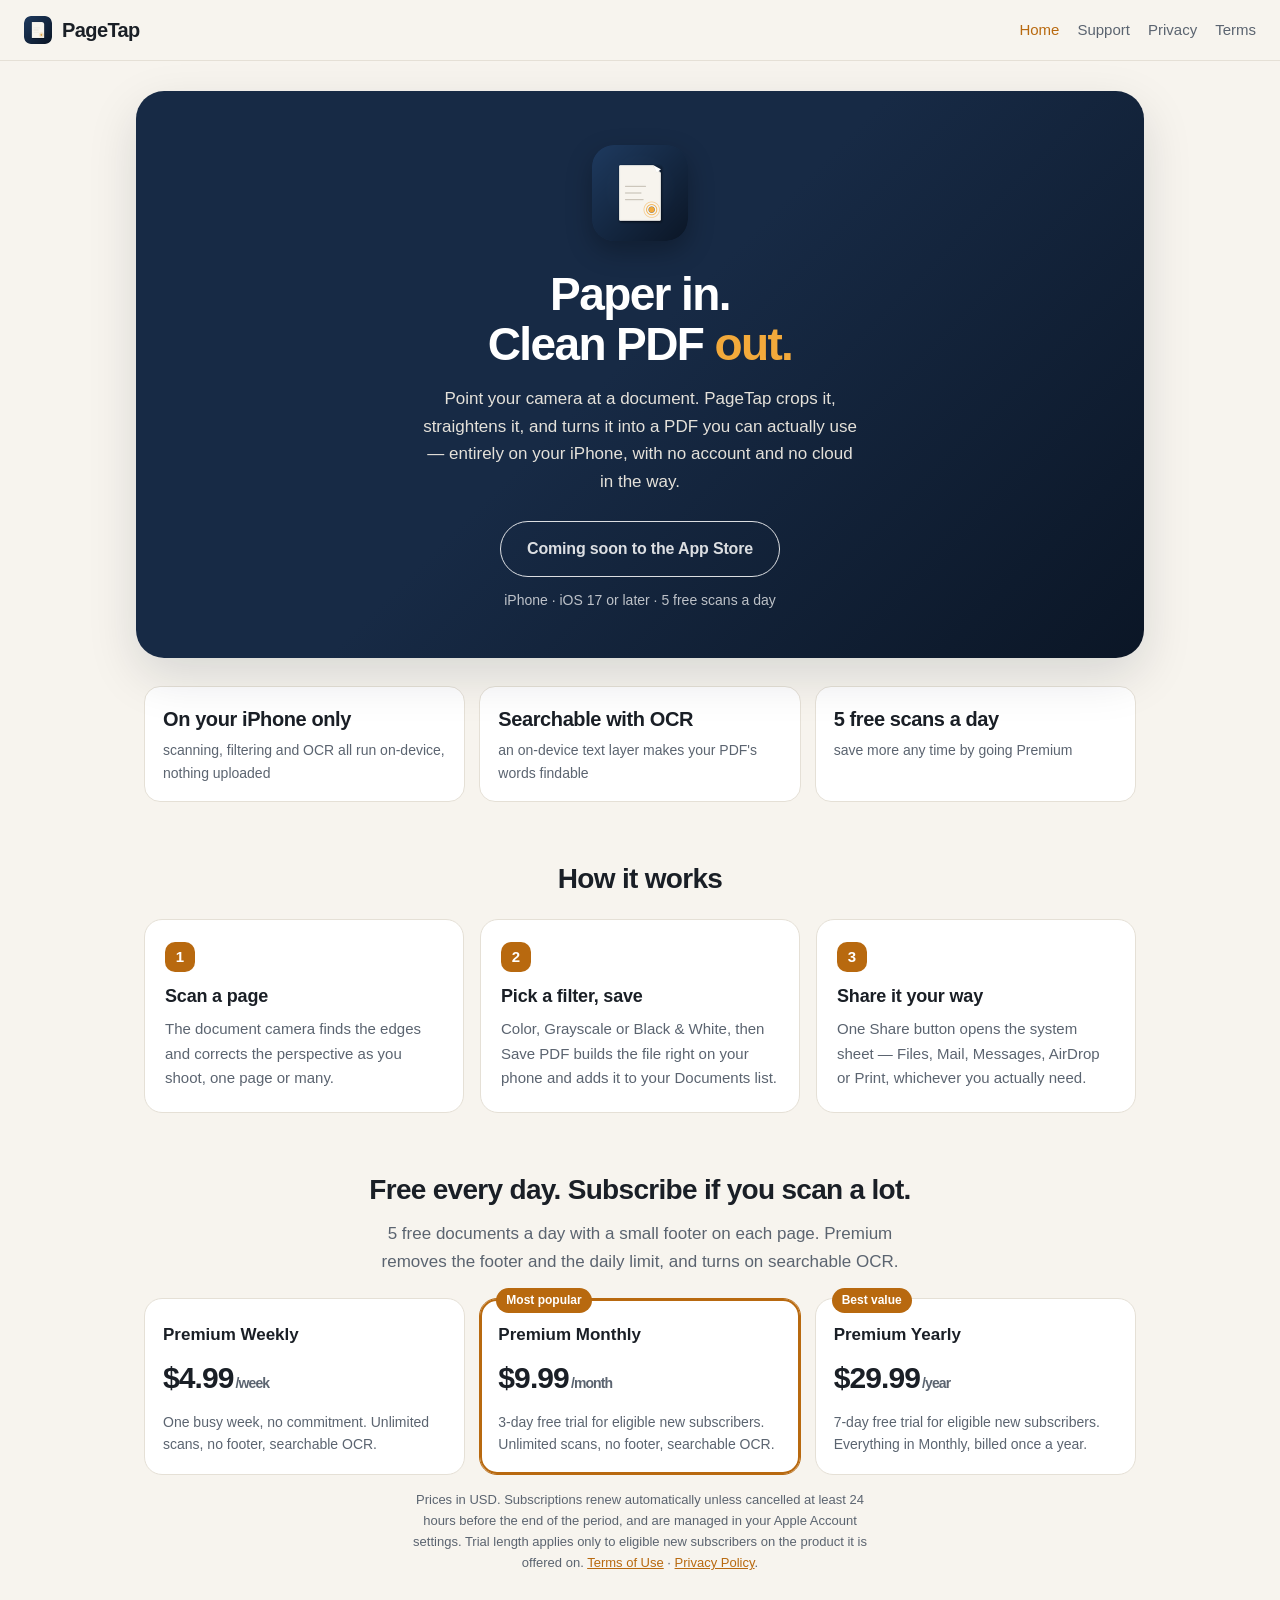
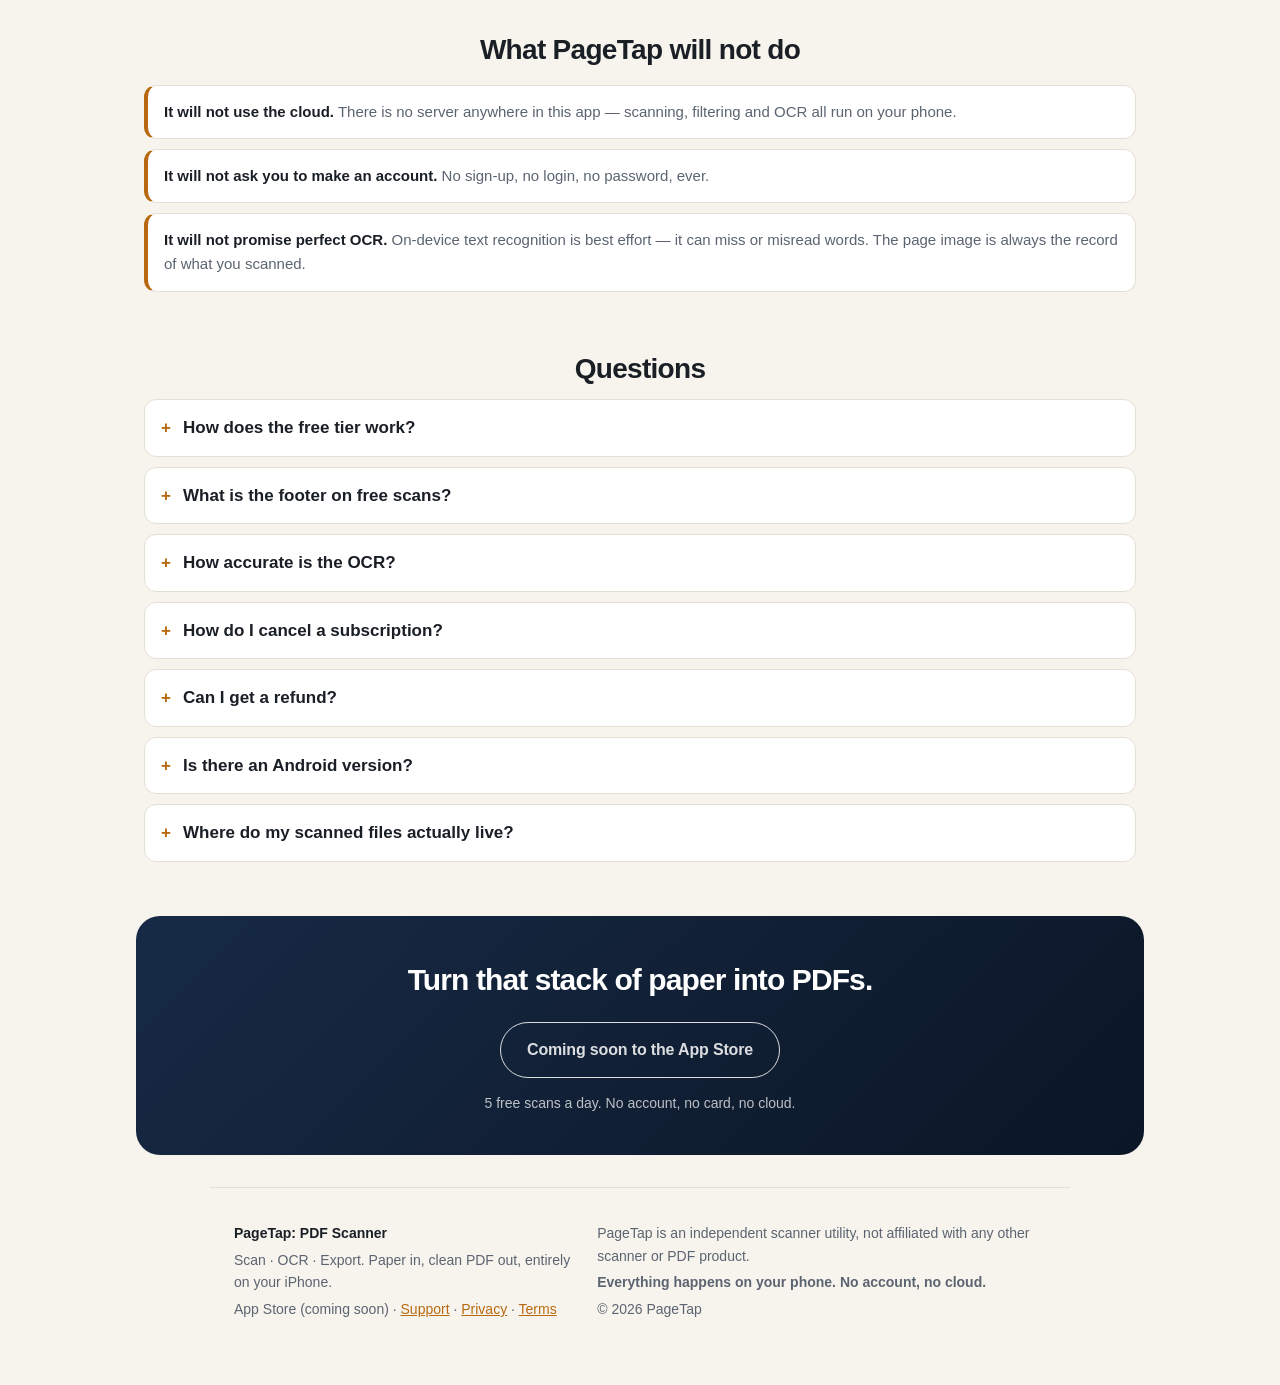
==== index.html @ 278bd815 "PageTap site: privacy, terms, support, landing Co-Authored-By: Claude Fable 5.1 <noreply@anthropic.c" ====
<!DOCTYPE html>
<html lang="en">
<head>
<meta charset="utf-8">
<meta name="viewport" content="width=device-width, initial-scale=1">
<title>PageTap: PDF Scanner · PageTap</title>
<meta name="description" content="PageTap scans paper documents into clean PDFs with on-device filters and optional OCR — entirely on your iPhone, no account, no cloud, no server.">
<link rel="canonical" href="https://www.pagetapapp.com/">
<link rel="stylesheet" href="style.css">
<link rel="icon" href="img/icon.png">
<link rel="apple-touch-icon" href="img/apple-touch-icon.png">
<meta name="color-scheme" content="light dark">
<meta name="theme-color" content="#172A45">
<meta property="og:type" content="website">
<meta property="og:site_name" content="PageTap">
<meta property="og:title" content="PageTap: PDF Scanner · PageTap">
<meta property="og:description" content="PageTap scans paper documents into clean PDFs with on-device filters and optional OCR — entirely on your iPhone, no account, no cloud, no server.">
<meta property="og:url" content="https://www.pagetapapp.com/">
<meta property="og:image" content="https://www.pagetapapp.com/img/og.png">
<meta name="twitter:card" content="summary_large_image">
</head>
<body>
<header class="bar">
  <a class="wordmark" href="index.html"><img src="img/icon.png" alt="" width="28" height="28">PageTap</a>
  <nav><a href="index.html" aria-current="page">Home</a><a href="support.html">Support</a><a href="privacy.html">Privacy</a><a href="terms.html">Terms</a></nav>
</header>
<main class="wide">

<section class="hero">
  <img class="appicon" src="img/icon.png" alt="PageTap app icon" width="96" height="96">
  <h1>Paper in.<br>Clean PDF <em>out.</em></h1>
  <p class="lede">Point your camera at a document. PageTap crops it,
  straightens it, and turns it into a PDF you can actually use — entirely on
  your iPhone, with no account and no cloud in the way.</p>
  <p class="cta">
    <span class="btn btn-soon" aria-disabled="true">Coming soon to the App Store</span>
    <span class="cta-note">iPhone · iOS 17 or later · 5 free scans a day</span>
  </p>
</section>

<section class="proof">
  <div class="stat"><strong>On your iPhone only</strong><span>scanning, filtering and OCR all run on-device, nothing uploaded</span></div>
  <div class="stat"><strong>Searchable with OCR</strong><span>an on-device text layer makes your PDF's words findable</span></div>
  <div class="stat"><strong>5 free scans a day</strong><span>save more any time by going Premium</span></div>
</section>



<section class="steps" id="how">
  <h2 class="section-title">How it works</h2>
  <div class="stepgrid">
    <div>
      <span class="num">1</span>
      <h3>Scan a page</h3>
      <p>The document camera finds the edges and corrects the perspective as
      you shoot, one page or many.</p>
    </div>
    <div>
      <span class="num">2</span>
      <h3>Pick a filter, save</h3>
      <p>Color, Grayscale or Black & White, then Save PDF builds the file
      right on your phone and adds it to your Documents list.</p>
    </div>
    <div>
      <span class="num">3</span>
      <h3>Share it your way</h3>
      <p>One Share button opens the system sheet — Files, Mail, Messages,
      AirDrop or Print, whichever you actually need.</p>
    </div>
  </div>
</section>

<section class="pricing" id="pricing">
  <h2 class="section-title">Free every day. Subscribe if you scan a lot.</h2>
  <p class="section-lede">5 free documents a day with a small footer on each
  page. Premium removes the footer and the daily limit, and turns on
  searchable OCR.</p>
  <div class="plans">
    <div class="plan">
      <h3>Premium Weekly</h3>
      <p class="price">$4.99<span>/week</span></p>
      <p>One busy week, no commitment. Unlimited scans, no footer,
      searchable OCR.</p>
    </div>
    <div class="plan featured">
      <p class="tag">Most popular</p>
      <h3>Premium Monthly</h3>
      <p class="price">$9.99<span>/month</span></p>
      <p>3-day free trial for eligible new subscribers. Unlimited scans, no
      footer, searchable OCR.</p>
    </div>
    <div class="plan">
      <p class="tag">Best value</p>
      <h3>Premium Yearly</h3>
      <p class="price">$29.99<span>/year</span></p>
      <p>7-day free trial for eligible new subscribers. Everything in
      Monthly, billed once a year.</p>
    </div>
  </div>
  <p class="fineprint">Prices in USD. Subscriptions renew automatically
  unless cancelled at least 24 hours before the end of the period, and are
  managed in your Apple Account settings. Trial length applies only to
  eligible new subscribers on the product it is offered on.
  <a href="terms.html">Terms of Use</a> &middot;
  <a href="privacy.html">Privacy Policy</a>.</p>
</section>

<section class="honest">
  <h2 class="section-title">What PageTap will not do</h2>
  <ul>
    <li><strong>It will not use the cloud.</strong> There is no server
    anywhere in this app — scanning, filtering and OCR all run on your
    phone.</li>
    <li><strong>It will not ask you to make an account.</strong> No sign-up,
    no login, no password, ever.</li>
    <li><strong>It will not promise perfect OCR.</strong> On-device text
    recognition is best effort — it can miss or misread words. The page
    image is always the record of what you scanned.</li>
  </ul>
</section>

<section class="faq" id="faq">
  <h2 class="section-title">Questions</h2>
  <details>
    <summary>How does the free tier work?</summary>
    <p>5 documents per calendar day, saved with a small "Scanned with
    PageTap" footer on each page, and your last 5 documents kept in the
    Documents list. No card is needed and nothing is charged unless you
    subscribe.</p>
  </details>
  <details>
    <summary>What is the footer on free scans?</summary>
    <p>A small "Scanned with PageTap" line printed in the corner of each
    page on a free-tier document. It never covers your content, and Premium
    removes it entirely.</p>
  </details>
  <details>
    <summary>How accurate is the OCR?</summary>
    <p>Best effort. On-device text recognition can miss or misread words,
    especially on handwriting or poor lighting. The searchable text layer is
    a convenience on top of the page image, which is always the actual
    record of what you scanned.</p>
  </details>
  <details>
    <summary>How do I cancel a subscription?</summary>
    <p>In the iPhone Settings app: tap your name, then Subscriptions.
    Cancelling there stops any future charge. Refunds are handled by Apple
    under their policies.</p>
  </details>
  <details>
    <summary>Can I get a refund?</summary>
    <p>Refunds are handled by Apple under their policies, not by us. Request
    one at <a href="https://reportaproblem.apple.com">reportaproblem.apple.com</a>.</p>
  </details>
  <details>
    <summary>Is there an Android version?</summary>
    <p>Not yet. PageTap is iPhone-only today.</p>
  </details>
  <details>
    <summary>Where do my scanned files actually live?</summary>
    <p>On your phone, in the app's own storage. Nothing is uploaded, and
    nothing leaves the device unless you tap Share and choose where it
    goes.</p>
  </details>
</section>

<section class="cta-band">
  <h2>Turn that stack of paper into PDFs.</h2>
  <p><span class="btn btn-soon" aria-disabled="true">Coming soon to the App Store</span></p>
  <p class="cta-note">5 free scans a day. No account, no card, no cloud.</p>
</section>

</main>
<footer>
  <div class="footgrid">
    <div>
      <p class="wordmark-foot">PageTap: PDF Scanner</p>
      <p>Scan · OCR · Export. Paper in, clean PDF out, entirely on your iPhone.</p>
      <p>App Store (coming soon) · <a href="support.html">Support</a> · <a href="privacy.html">Privacy</a> · <a href="terms.html">Terms</a></p>
    </div>
    <div>
      <p>PageTap is an independent scanner utility, not affiliated with any other scanner or PDF product.</p>
      <p class="disclaimer">Everything happens on your phone. No account, no cloud.</p>
      <p>&copy; 2026 PageTap</p>
    </div>
  </div>
</footer>
</body>
</html>
---- style.css ----
:root {
  --ink: #172A45;
  --ink-deep: #0B1626;
  --amber: #B8690F;
  --cta-fill: #F2A93B;
  --cta-text: #1B1208;
  --bg: #F7F4EE;
  --card: #FFFFFF;
  --text: #1A1F26;
  --muted: #5B6470;
  --line: #E5E0D6;
  --success: #1F8A5B;
  --on-ink: #F6F1E7;
  --shadow: 0 18px 50px rgba(11, 22, 38, 0.13);
}
@media (prefers-color-scheme: dark) {
  :root {
    --amber: #F2A93B;
    --bg: #0E141C; --card: #18202B;
    --text: #F0EDE6; --muted: #A4ADB8;
    --line: #263040; --success: #4CC38A;
    --shadow: 0 18px 50px rgba(0, 0, 0, 0.5);
  }
}
* { box-sizing: border-box; }
html { scroll-behavior: smooth; }
body {
  margin: 0; background: var(--bg); color: var(--text);
  font: 17px/1.62 -apple-system, BlinkMacSystemFont, "Segoe UI", Roboto, Helvetica, Arial, sans-serif;
  -webkit-font-smoothing: antialiased;
}
.bar {
  display: flex; flex-wrap: wrap; gap: 14px; align-items: center;
  justify-content: space-between; padding: 14px 24px;
  border-bottom: 1px solid var(--line);
  position: sticky; top: 0; background: var(--bg); z-index: 5;
}
.wordmark { display: inline-flex; align-items: center; gap: 10px; font-weight: 800; font-size: 20px; color: var(--text); text-decoration: none; letter-spacing: -0.03em; }
.wordmark img { border-radius: 7px; }
nav a { color: var(--muted); text-decoration: none; margin-left: 18px; font-size: 15px; font-weight: 500; }
nav a:hover, nav a[aria-current] { color: var(--amber); }
main { max-width: 860px; margin: 0 auto; padding: 8px 24px 12px; }
main.wide { max-width: 1040px; }

/* Hero: the ink gradient carries the brand. */
.hero {
  position: relative; text-align: center;
  padding: 54px 20px 46px; margin: 22px -8px 8px;
  border-radius: 28px; overflow: hidden;
  background: linear-gradient(135deg, var(--ink) 0%, var(--ink) 48%, var(--ink-deep) 100%);
  color: #fff; box-shadow: var(--shadow);
}
.hero.small { padding: 40px 20px; }
.hero.small a { color: var(--cta-fill); }
.appicon { border-radius: 22px; box-shadow: 0 10px 26px rgba(0,0,0,0.28); margin-bottom: 20px; }
.hero h1 {
  font-size: clamp(30px, 6.2vw, 46px); line-height: 1.08;
  letter-spacing: -0.035em; font-weight: 800; margin: 0 0 16px; color: #fff;
}
.hero h1 em { font-style: normal; color: var(--cta-fill); }
.hero .lede { font-size: 17px; color: var(--on-ink); opacity: 0.92; max-width: 46ch; margin: 0 auto; }
.cta { margin: 26px 0 0; display: flex; flex-direction: column; align-items: center; gap: 12px; }
.btn {
  display: inline-block; padding: 14px 26px; border-radius: 999px;
  background: var(--cta-fill); color: var(--cta-text); font-weight: 800; font-size: 16px;
  text-decoration: none; letter-spacing: -0.01em; box-shadow: 0 10px 24px rgba(242,169,59,0.35);
}
.btn:hover { filter: brightness(1.06); }
.btn-soon, .btn-soon:hover { background: transparent; color: inherit; box-shadow: none; border: 1.5px solid currentColor; opacity: 0.85; cursor: default; }
.cta-note { font-size: 14px; color: rgba(255,255,255,0.72); }

/* Three claims that set expectations honestly before anyone scrolls. */
.proof { display: grid; gap: 14px; margin: 28px 0 6px; }
@media (min-width: 700px) { .proof { grid-template-columns: repeat(3, 1fr); } }
.stat { background: var(--card); border: 1px solid var(--line); border-radius: 16px; padding: 16px 18px; }
.stat strong { display: block; font-size: 20px; letter-spacing: -0.02em; color: var(--text); }
.stat span { display: block; font-size: 14px; color: var(--muted); margin-top: 4px; }

/* Real screenshots, straight from the simulator/CI walkthrough. */
.shots { display: flex; gap: 26px; justify-content: center; flex-wrap: wrap; margin: 44px 0 10px; }
.phone { margin: 0; width: min(240px, 44vw); text-align: center; }
.phone img {
  width: 100%; height: auto; display: block;
  border-radius: 26px; border: 1px solid var(--line); box-shadow: var(--shadow);
}
.phone.lift img { transform: rotate(1.6deg); }
.phone figcaption { margin-top: 12px; font-size: 14px; color: var(--muted); font-weight: 500; }

.section-title { font-size: clamp(22px, 3.6vw, 28px); letter-spacing: -0.025em; margin: 54px 0 8px; text-align: center; }
.section-lede { text-align: center; color: var(--muted); max-width: 56ch; margin: 0 auto 22px; }

.stepgrid { display: grid; gap: 16px; margin: 18px 0 10px; }
@media (min-width: 700px) { .stepgrid { grid-template-columns: repeat(3, 1fr); } }
.stepgrid > div { background: var(--card); border: 1px solid var(--line); border-radius: 18px; padding: 22px 20px; }
.num {
  display: inline-grid; place-items: center; width: 30px; height: 30px;
  border-radius: 10px; background: var(--amber); color: #fff;
  font-weight: 800; font-size: 15px; margin-bottom: 10px;
}
@media (prefers-color-scheme: dark) { .num, .plan .tag { color: var(--cta-text); } }
.stepgrid h3 { margin: 0 0 6px; font-size: 18px; letter-spacing: -0.01em; }
.stepgrid p { font-size: 15px; color: var(--muted); margin: 0; }

.plans { display: grid; gap: 14px; margin: 20px 0 14px; }
@media (min-width: 760px) { .plans { grid-template-columns: repeat(3, 1fr); } }
.plan { position: relative; background: var(--card); border: 1px solid var(--line); border-radius: 18px; padding: 22px 18px 18px; }
.plan.featured { border-color: var(--amber); box-shadow: 0 0 0 2px var(--amber) inset; }
.plan h3 { margin: 0 0 6px; font-size: 17px; }
.plan .tag { position: absolute; top: -11px; left: 16px; margin: 0; padding: 3px 10px; border-radius: 999px; background: var(--amber); color: #fff; font-size: 12px; font-weight: 700; }
.price { font-size: 30px; font-weight: 800; letter-spacing: -0.03em; margin: 4px 0 8px; color: var(--text); }
.price span { font-size: 14px; font-weight: 600; color: var(--muted); margin-left: 2px; }
.plan p { font-size: 14px; color: var(--muted); margin: 0; }
.plan p.price { font-size: 30px; color: var(--text); margin: 4px 0 8px; }
.fineprint { font-size: 13px; color: var(--muted); text-align: center; max-width: 64ch; margin: 0 auto; }

.honest ul { list-style: none; padding: 0; margin: 12px 0 0; }
.honest li {
  background: var(--card); border: 1px solid var(--line); border-left: 4px solid var(--amber);
  border-radius: 12px; padding: 14px 16px; margin-bottom: 10px;
  color: var(--muted); font-size: 15px;
}
.honest li strong { color: var(--text); }

.faq details { background: var(--card); border: 1px solid var(--line); border-radius: 12px; padding: 4px 16px; margin-bottom: 10px; }
.faq summary { cursor: pointer; font-weight: 700; padding: 10px 0; list-style: none; }
.faq summary::-webkit-details-marker { display: none; }
.faq summary::before { content: "+"; display: inline-block; width: 22px; color: var(--amber); font-weight: 800; }
.faq details[open] summary::before { content: "\2013"; }
.faq p { color: var(--muted); font-size: 15px; margin: 0 0 12px 22px; }

.cta-band { text-align: center; margin: 54px -8px 20px; padding: 40px 20px; border-radius: 24px;
  background: linear-gradient(135deg, var(--ink), var(--ink-deep)); color: #fff; }
.cta-band h2 { margin: 0 0 18px; font-size: clamp(22px, 4vw, 30px); letter-spacing: -0.03em; color: #fff; }
.cta-band p { margin: 0; }
.cta-band .cta-note { display: block; margin-top: 14px; }

h1 { font-size: 32px; line-height: 1.18; letter-spacing: -0.03em; margin: 0 0 16px; }
h2 { font-size: 21px; margin: 32px 0 10px; letter-spacing: -0.015em; }
h3 { font-size: 17px; margin: 24px 0 6px; }
blockquote {
  margin: 18px 0; padding: 12px 18px;
  border-left: 3px solid var(--amber); background: var(--card); color: var(--muted);
}
code { background: var(--card); border: 1px solid var(--line); border-radius: 5px; padding: 1px 5px; font-size: 14px; }
hr { border: 0; border-top: 1px solid var(--line); margin: 30px 0; }
a { color: var(--amber); }
footer {
  max-width: 860px; margin: 0 auto; padding: 30px 24px 60px;
  color: var(--muted); font-size: 14px; border-top: 1px solid var(--line);
}
.footgrid { display: grid; gap: 18px; }
@media (min-width: 700px) { .footgrid { grid-template-columns: 1fr 1.3fr; } }
footer p { margin: 4px 0; }
.wordmark-foot { font-weight: 800; color: var(--text); }
.disclaimer { font-weight: 700; }
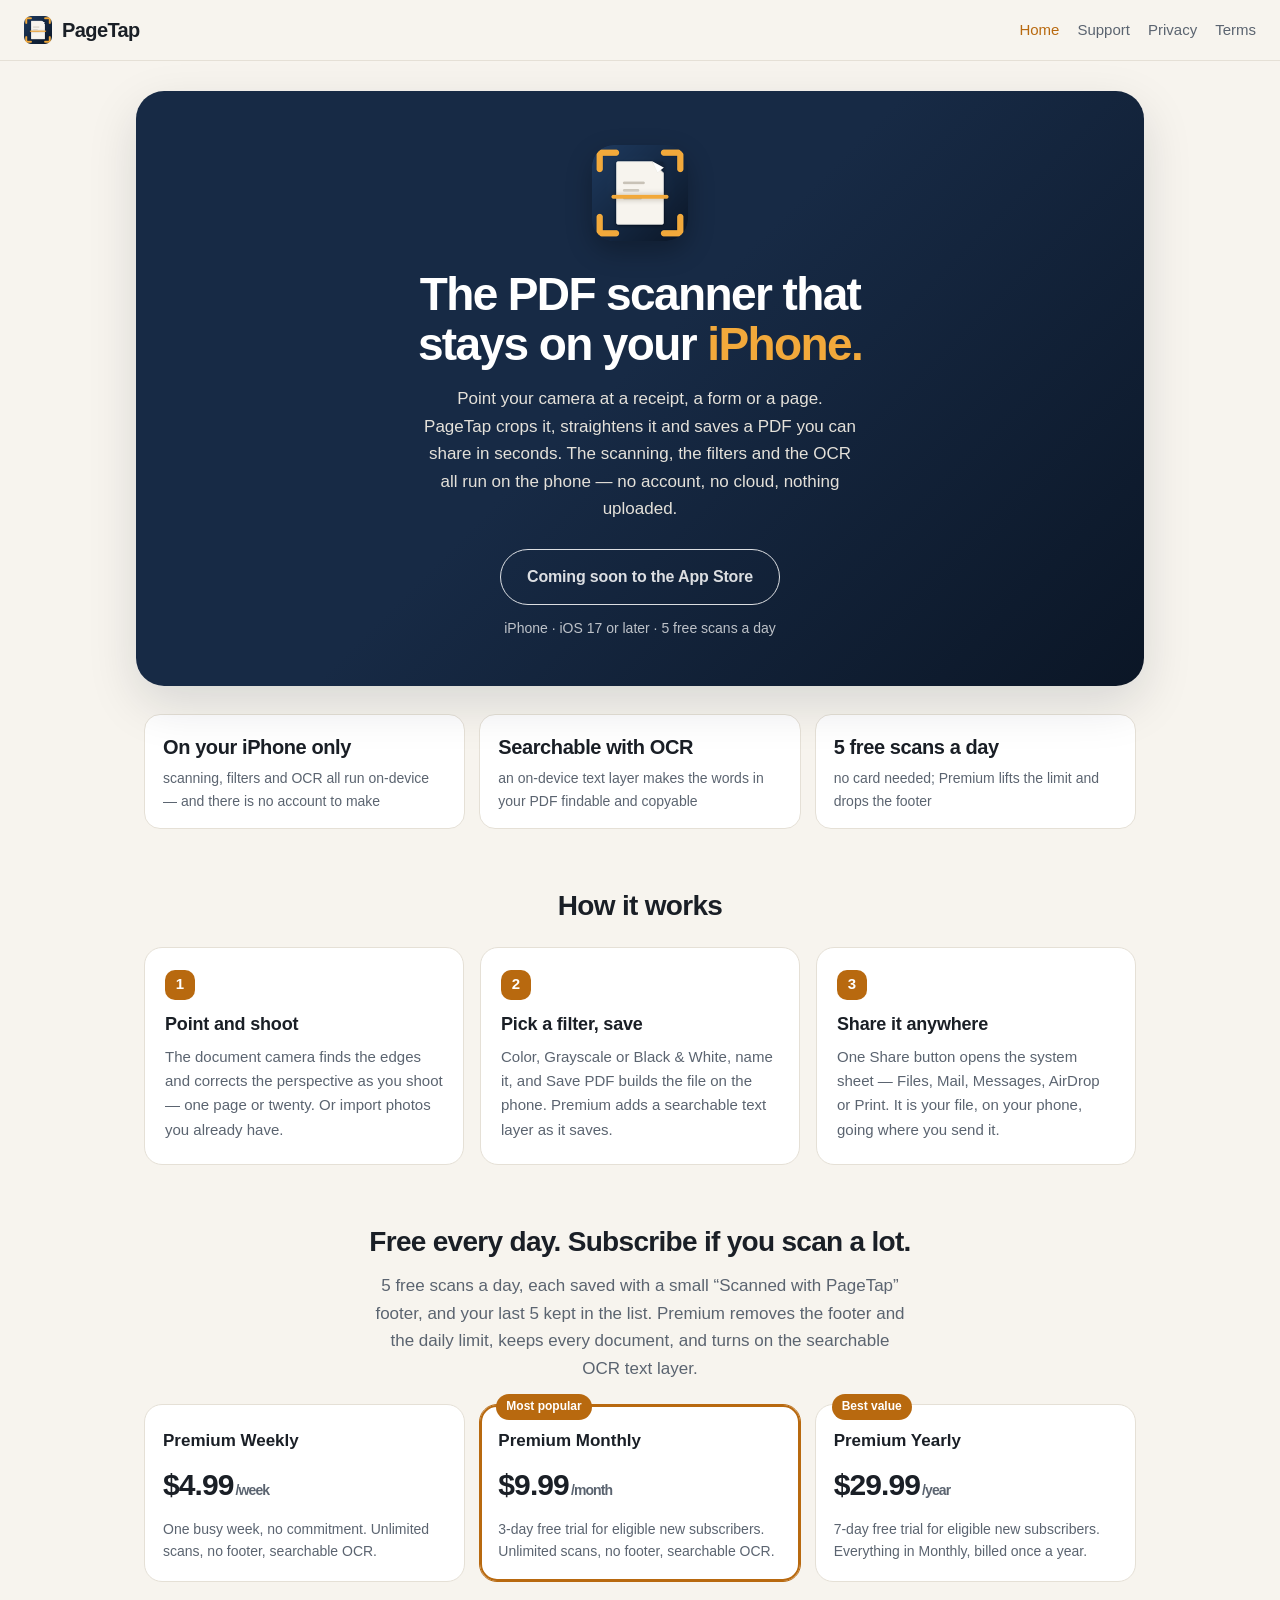
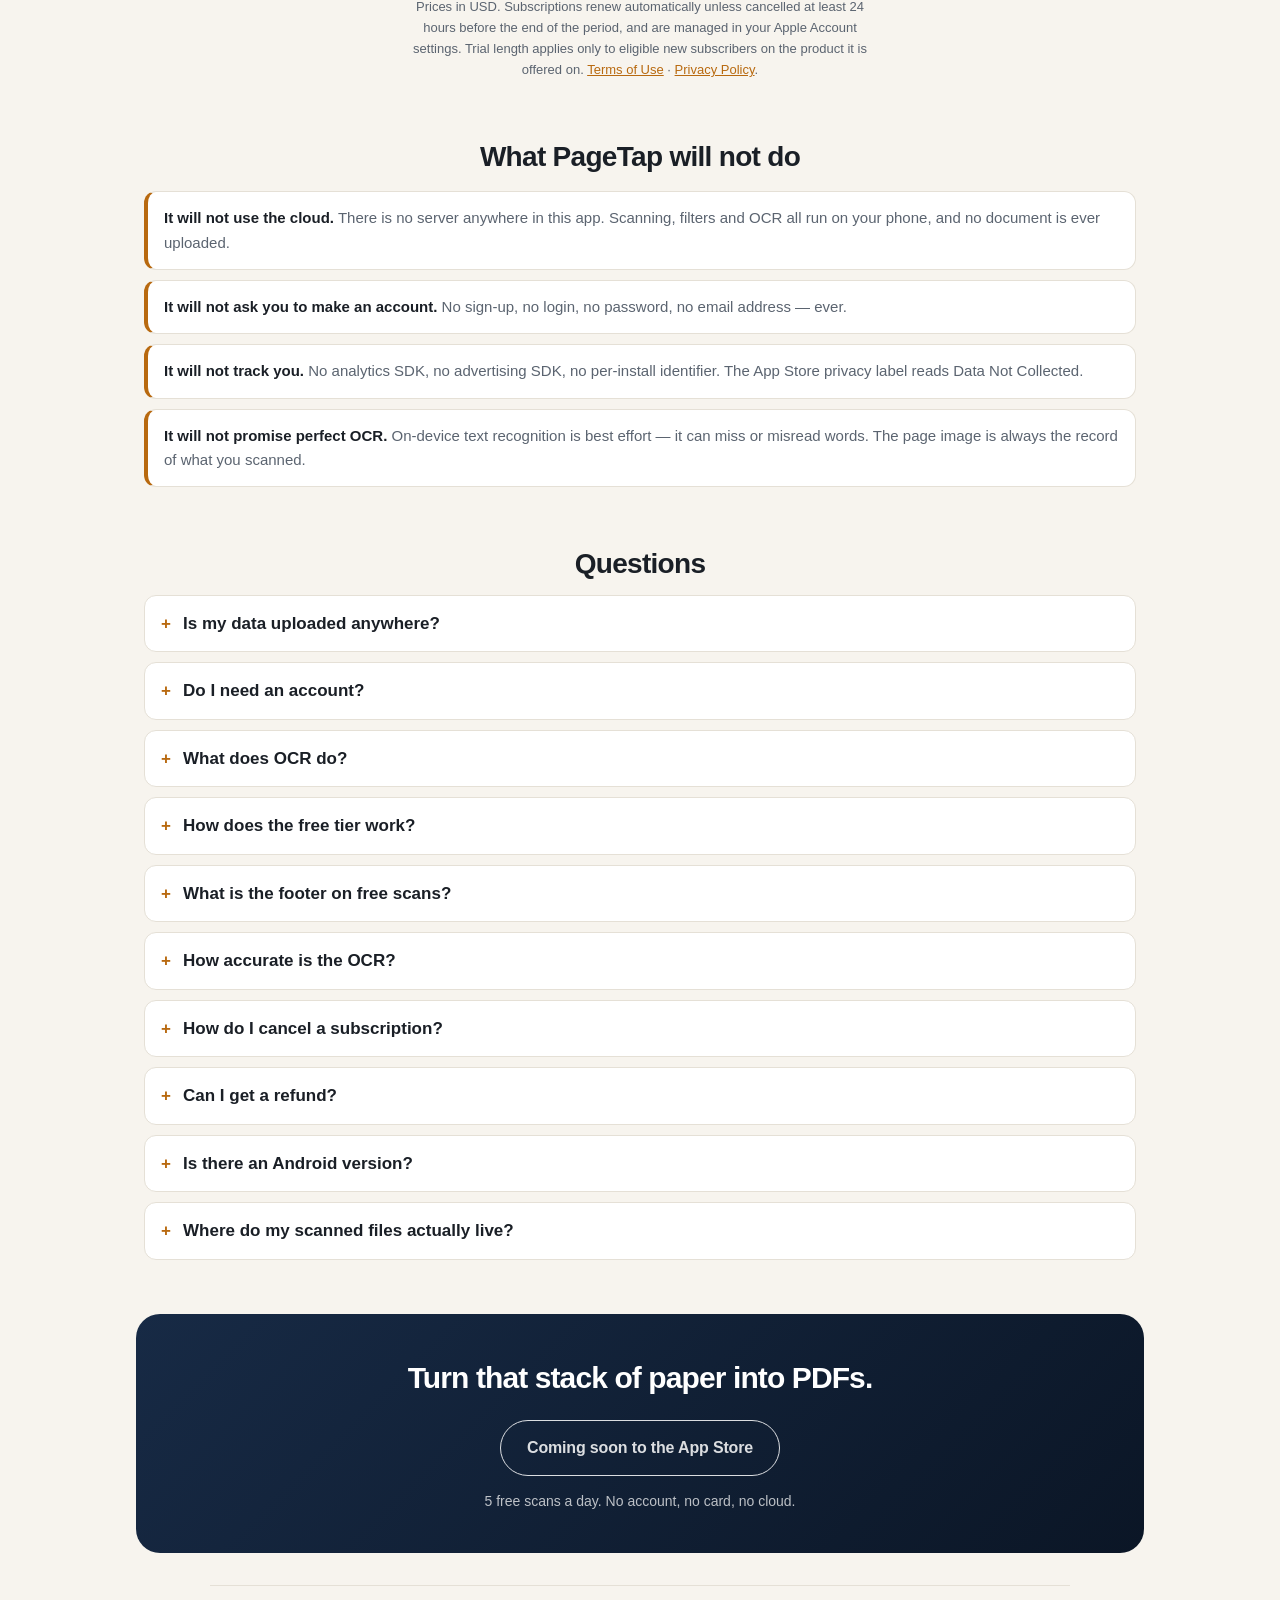
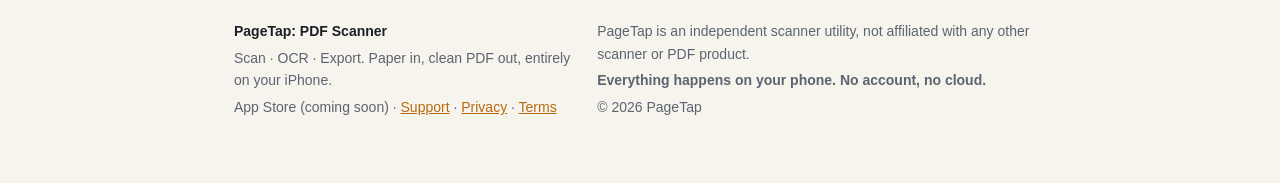
==== commit 28863d37: "Landing, support and FAQ copy for launch Co-Authored-By: Claude Fable 5.1 <noreply@anthropic.com>" ====
--- a/index.html
+++ b/index.html
@@ -3,8 +3,11 @@
 <head>
 <meta charset="utf-8">
 <meta name="viewport" content="width=device-width, initial-scale=1">
-<title>PageTap: PDF Scanner · PageTap</title>
-<meta name="description" content="PageTap scans paper documents into clean PDFs with on-device filters and optional OCR — entirely on your iPhone, no account, no cloud, no server.">
+<title>PageTap: PDF Scanner for iPhone</title>
+<meta name="description" content="PageTap is a PDF scanner for iPhone: scan a document, receipt or form to a clean, shareable PDF with on-device filters and optional OCR. No account, no cloud. 5 free scans a day.">
+<!-- Smart App Banner. Uncomment and fill app-id the day the App Store record
+     exists; a banner pointing at a non-existent id renders as a dead bar.
+<meta name="apple-itunes-app" content="app-id=APP_ID"> -->
 <link rel="canonical" href="https://www.pagetapapp.com/">
 <link rel="stylesheet" href="style.css">
 <link rel="icon" href="img/icon.png">
@@ -13,8 +16,8 @@
 <meta name="theme-color" content="#172A45">
 <meta property="og:type" content="website">
 <meta property="og:site_name" content="PageTap">
-<meta property="og:title" content="PageTap: PDF Scanner · PageTap">
-<meta property="og:description" content="PageTap scans paper documents into clean PDFs with on-device filters and optional OCR — entirely on your iPhone, no account, no cloud, no server.">
+<meta property="og:title" content="PageTap: PDF Scanner for iPhone">
+<meta property="og:description" content="PageTap is a PDF scanner for iPhone: scan a document, receipt or form to a clean, shareable PDF with on-device filters and optional OCR. No account, no cloud. 5 free scans a day.">
 <meta property="og:url" content="https://www.pagetapapp.com/">
 <meta property="og:image" content="https://www.pagetapapp.com/img/og.png">
 <meta name="twitter:card" content="summary_large_image">
@@ -28,10 +31,11 @@
 
 <section class="hero">
   <img class="appicon" src="img/icon.png" alt="PageTap app icon" width="96" height="96">
-  <h1>Paper in.<br>Clean PDF <em>out.</em></h1>
-  <p class="lede">Point your camera at a document. PageTap crops it,
-  straightens it, and turns it into a PDF you can actually use — entirely on
-  your iPhone, with no account and no cloud in the way.</p>
+  <h1>The PDF scanner that<br>stays on your <em>iPhone.</em></h1>
+  <p class="lede">Point your camera at a receipt, a form or a page. PageTap
+  crops it, straightens it and saves a PDF you can share in seconds. The
+  scanning, the filters and the OCR all run on the phone — no account, no
+  cloud, nothing uploaded.</p>
   <p class="cta">
     <span class="btn btn-soon" aria-disabled="true">Coming soon to the App Store</span>
     <span class="cta-note">iPhone · iOS 17 or later · 5 free scans a day</span>
@@ -39,9 +43,9 @@
 </section>
 
 <section class="proof">
-  <div class="stat"><strong>On your iPhone only</strong><span>scanning, filtering and OCR all run on-device, nothing uploaded</span></div>
-  <div class="stat"><strong>Searchable with OCR</strong><span>an on-device text layer makes your PDF's words findable</span></div>
-  <div class="stat"><strong>5 free scans a day</strong><span>save more any time by going Premium</span></div>
+  <div class="stat"><strong>On your iPhone only</strong><span>scanning, filters and OCR all run on-device &mdash; and there is no account to make</span></div>
+  <div class="stat"><strong>Searchable with OCR</strong><span>an on-device text layer makes the words in your PDF findable and copyable</span></div>
+  <div class="stat"><strong>5 free scans a day</strong><span>no card needed; Premium lifts the limit and drops the footer</span></div>
 </section>
 
 
@@ -51,30 +55,32 @@
   <div class="stepgrid">
     <div>
       <span class="num">1</span>
-      <h3>Scan a page</h3>
+      <h3>Point and shoot</h3>
       <p>The document camera finds the edges and corrects the perspective as
-      you shoot, one page or many.</p>
+      you shoot — one page or twenty. Or import photos you already have.</p>
     </div>
     <div>
       <span class="num">2</span>
       <h3>Pick a filter, save</h3>
-      <p>Color, Grayscale or Black & White, then Save PDF builds the file
-      right on your phone and adds it to your Documents list.</p>
+      <p>Color, Grayscale or Black & White, name it, and Save PDF builds the
+      file on the phone. Premium adds a searchable text layer as it saves.</p>
     </div>
     <div>
       <span class="num">3</span>
-      <h3>Share it your way</h3>
+      <h3>Share it anywhere</h3>
       <p>One Share button opens the system sheet — Files, Mail, Messages,
-      AirDrop or Print, whichever you actually need.</p>
+      AirDrop or Print. It is your file, on your phone, going where you send
+      it.</p>
     </div>
   </div>
 </section>
 
 <section class="pricing" id="pricing">
   <h2 class="section-title">Free every day. Subscribe if you scan a lot.</h2>
-  <p class="section-lede">5 free documents a day with a small footer on each
-  page. Premium removes the footer and the daily limit, and turns on
-  searchable OCR.</p>
+  <p class="section-lede">5 free scans a day, each saved with a small
+  &ldquo;Scanned with PageTap&rdquo; footer, and your last 5 kept in the list.
+  Premium removes the footer and the daily limit, keeps every document, and
+  turns on the searchable OCR text layer.</p>
   <div class="plans">
     <div class="plan">
       <h3>Premium Weekly</h3>
@@ -109,10 +115,13 @@
   <h2 class="section-title">What PageTap will not do</h2>
   <ul>
     <li><strong>It will not use the cloud.</strong> There is no server
-    anywhere in this app — scanning, filtering and OCR all run on your
-    phone.</li>
+    anywhere in this app. Scanning, filters and OCR all run on your phone,
+    and no document is ever uploaded.</li>
     <li><strong>It will not ask you to make an account.</strong> No sign-up,
-    no login, no password, ever.</li>
+    no login, no password, no email address — ever.</li>
+    <li><strong>It will not track you.</strong> No analytics SDK, no
+    advertising SDK, no per-install identifier. The App Store privacy label
+    reads Data Not Collected.</li>
     <li><strong>It will not promise perfect OCR.</strong> On-device text
     recognition is best effort — it can miss or misread words. The page
     image is always the record of what you scanned.</li>
@@ -122,11 +131,33 @@
 <section class="faq" id="faq">
   <h2 class="section-title">Questions</h2>
   <details>
+    <summary>Is my data uploaded anywhere?</summary>
+    <p>No. PageTap has no server. The camera capture, the filters, the OCR
+    and the finished PDF are all handled on your iPhone, and the file stays
+    in the app&rsquo;s own storage until you tap Share and choose where it
+    goes. There is no analytics or advertising SDK in the app either.</p>
+  </details>
+  <details>
+    <summary>Do I need an account?</summary>
+    <p>No. There is nothing to sign up for, nothing to log in to, and no
+    email address to hand over. Open the app and scan. A Premium
+    subscription is handled by Apple through your existing Apple Account, so
+    even that does not create a PageTap account.</p>
+  </details>
+  <details>
+    <summary>What does OCR do?</summary>
+    <p>It reads the text in your scanned page and stores it as an invisible
+    layer underneath the image, so the words in the PDF can be searched and
+    copied instead of being just a picture. It runs on the phone with
+    Apple&rsquo;s on-device text recognition, it is best effort, and it is a
+    Premium feature &mdash; free documents save without it.</p>
+  </details>
+  <details>
     <summary>How does the free tier work?</summary>
-    <p>5 documents per calendar day, saved with a small "Scanned with
-    PageTap" footer on each page, and your last 5 documents kept in the
-    Documents list. No card is needed and nothing is charged unless you
-    subscribe.</p>
+    <p>5 free scans a day. A scan is one saved PDF, any number of pages,
+    saved with a small "Scanned with PageTap" footer on each page, with your
+    last 5 scans kept in the Documents list. No card is needed and nothing
+    is charged unless you subscribe.</p>
   </details>
   <details>
     <summary>What is the footer on free scans?</summary>
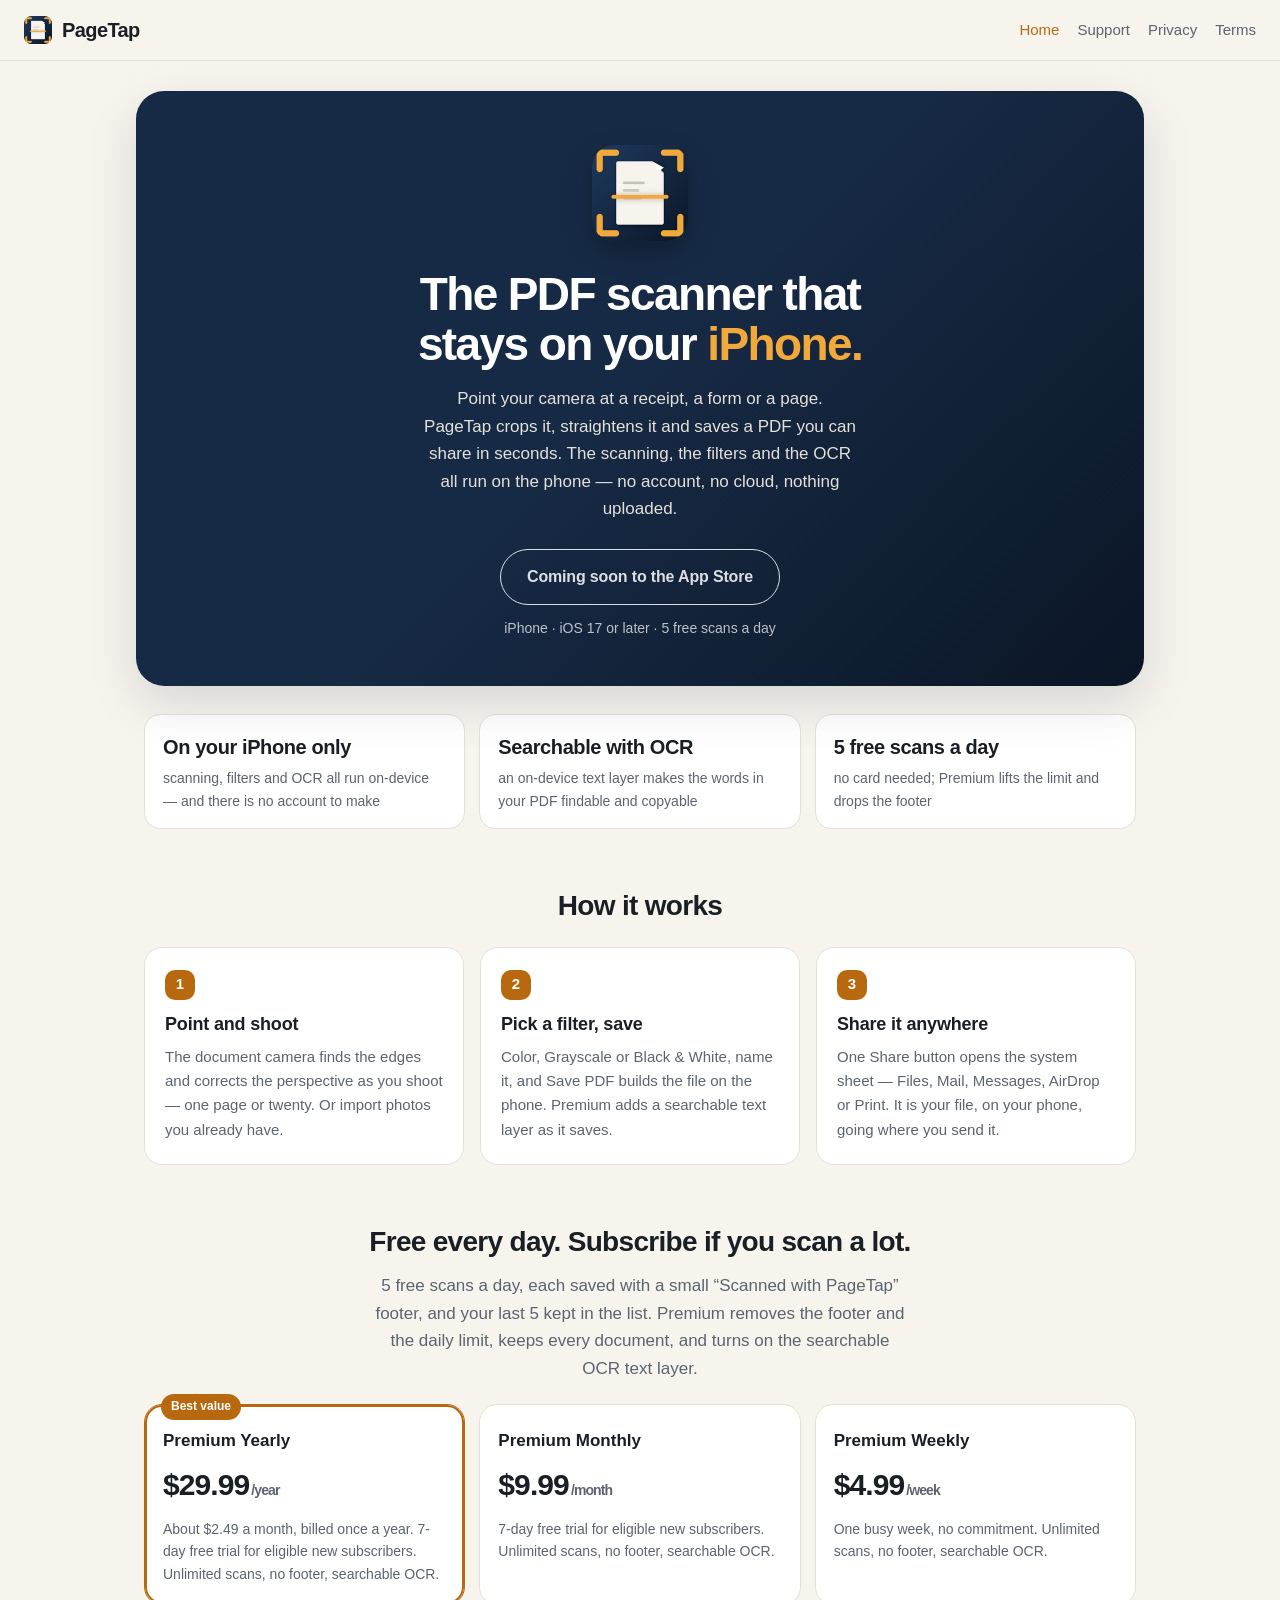
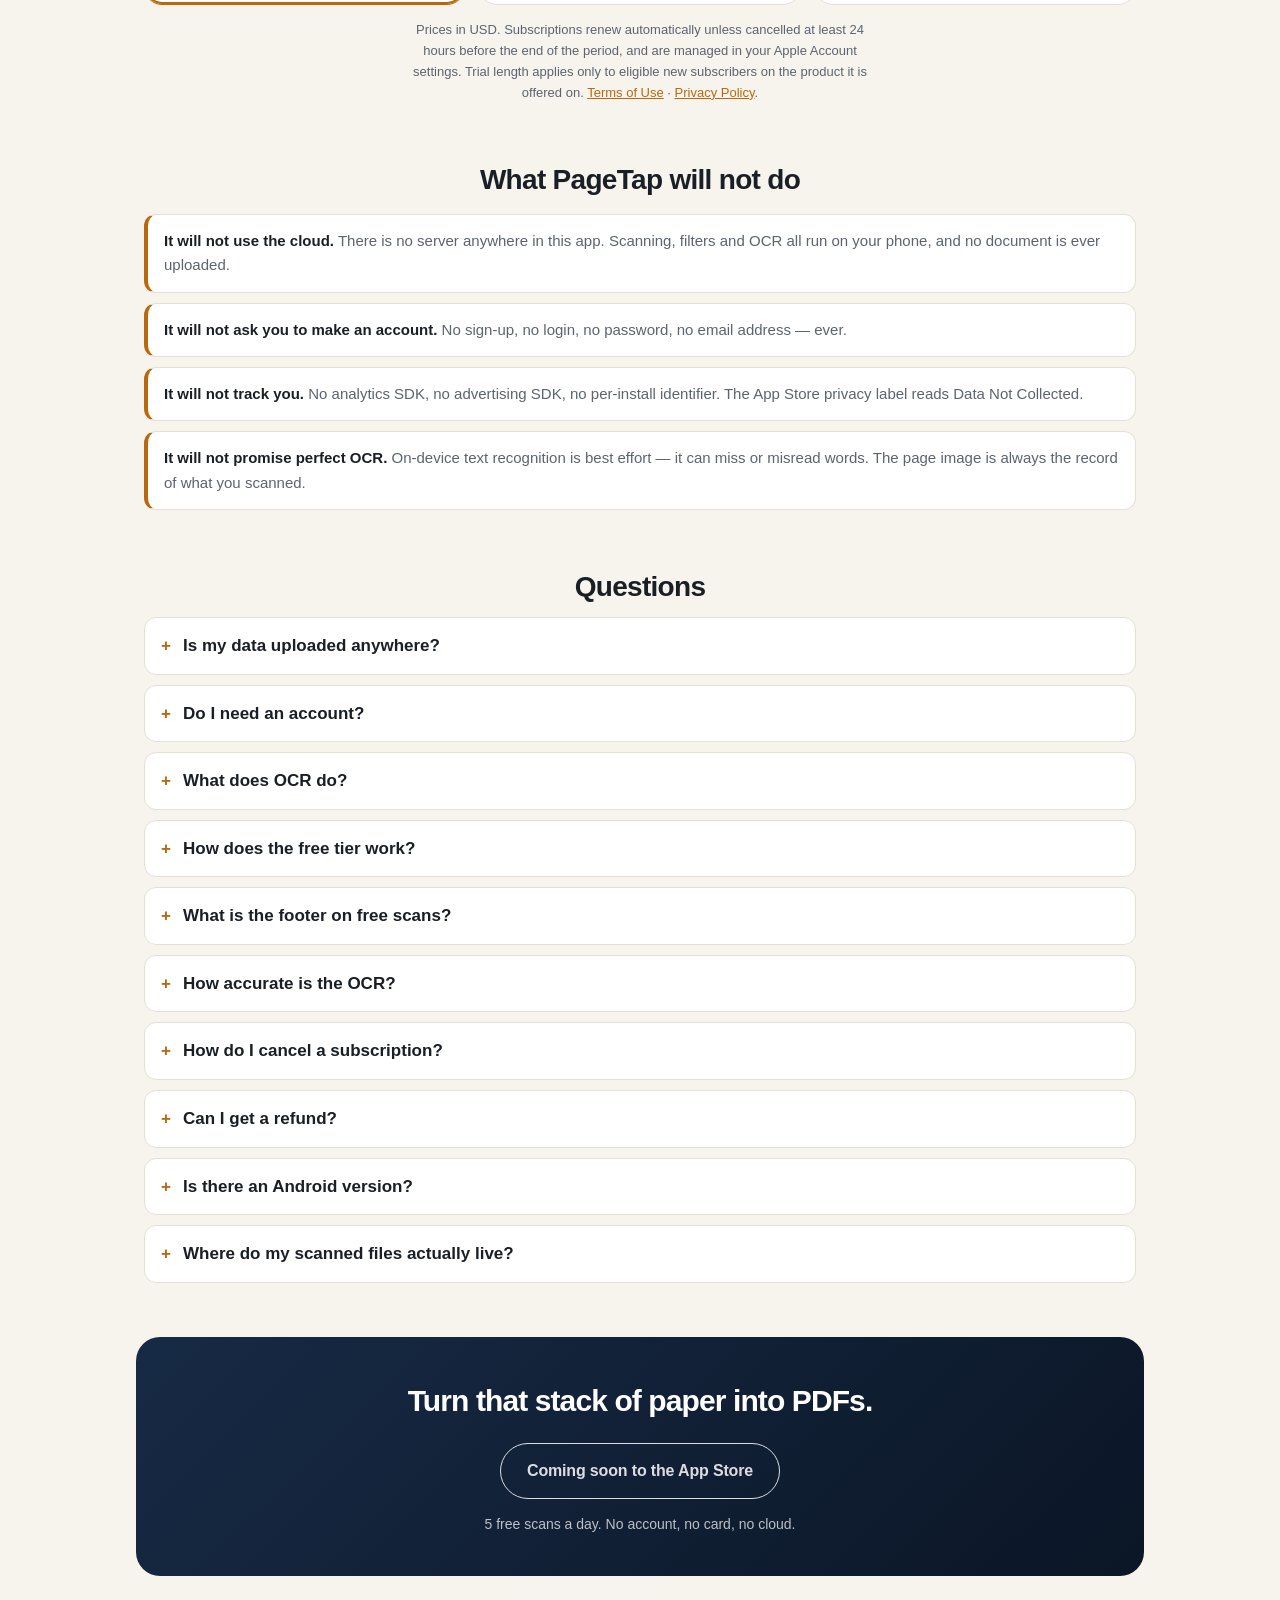
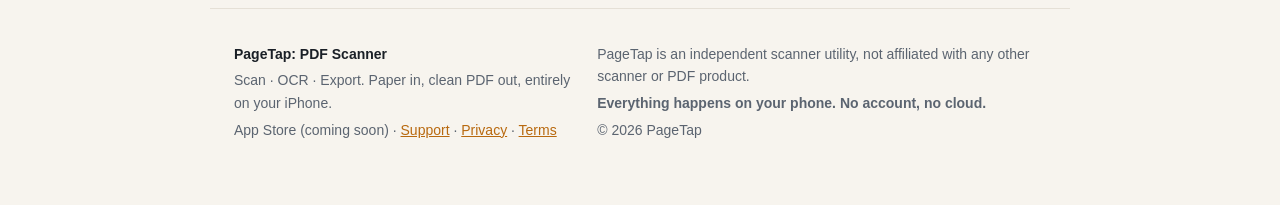
==== commit fcaa5545: "Pricing: yearly first with the per-month equivalent; 7-day trial on monthly Co-Authored-By: Claude F" ====
--- a/index.html
+++ b/index.html
@@ -82,25 +82,25 @@
   Premium removes the footer and the daily limit, keeps every document, and
   turns on the searchable OCR text layer.</p>
   <div class="plans">
+    <div class="plan featured">
+      <p class="tag">Best value</p>
+      <h3>Premium Yearly</h3>
+      <p class="price">$29.99<span>/year</span></p>
+      <p>About $2.49 a month, billed once a year. 7-day free trial for
+      eligible new subscribers. Unlimited scans, no footer, searchable
+      OCR.</p>
+    </div>
+    <div class="plan">
+      <h3>Premium Monthly</h3>
+      <p class="price">$9.99<span>/month</span></p>
+      <p>7-day free trial for eligible new subscribers. Unlimited scans, no
+      footer, searchable OCR.</p>
+    </div>
     <div class="plan">
       <h3>Premium Weekly</h3>
       <p class="price">$4.99<span>/week</span></p>
       <p>One busy week, no commitment. Unlimited scans, no footer,
       searchable OCR.</p>
-    </div>
-    <div class="plan featured">
-      <p class="tag">Most popular</p>
-      <h3>Premium Monthly</h3>
-      <p class="price">$9.99<span>/month</span></p>
-      <p>3-day free trial for eligible new subscribers. Unlimited scans, no
-      footer, searchable OCR.</p>
-    </div>
-    <div class="plan">
-      <p class="tag">Best value</p>
-      <h3>Premium Yearly</h3>
-      <p class="price">$29.99<span>/year</span></p>
-      <p>7-day free trial for eligible new subscribers. Everything in
-      Monthly, billed once a year.</p>
     </div>
   </div>
   <p class="fineprint">Prices in USD. Subscriptions renew automatically
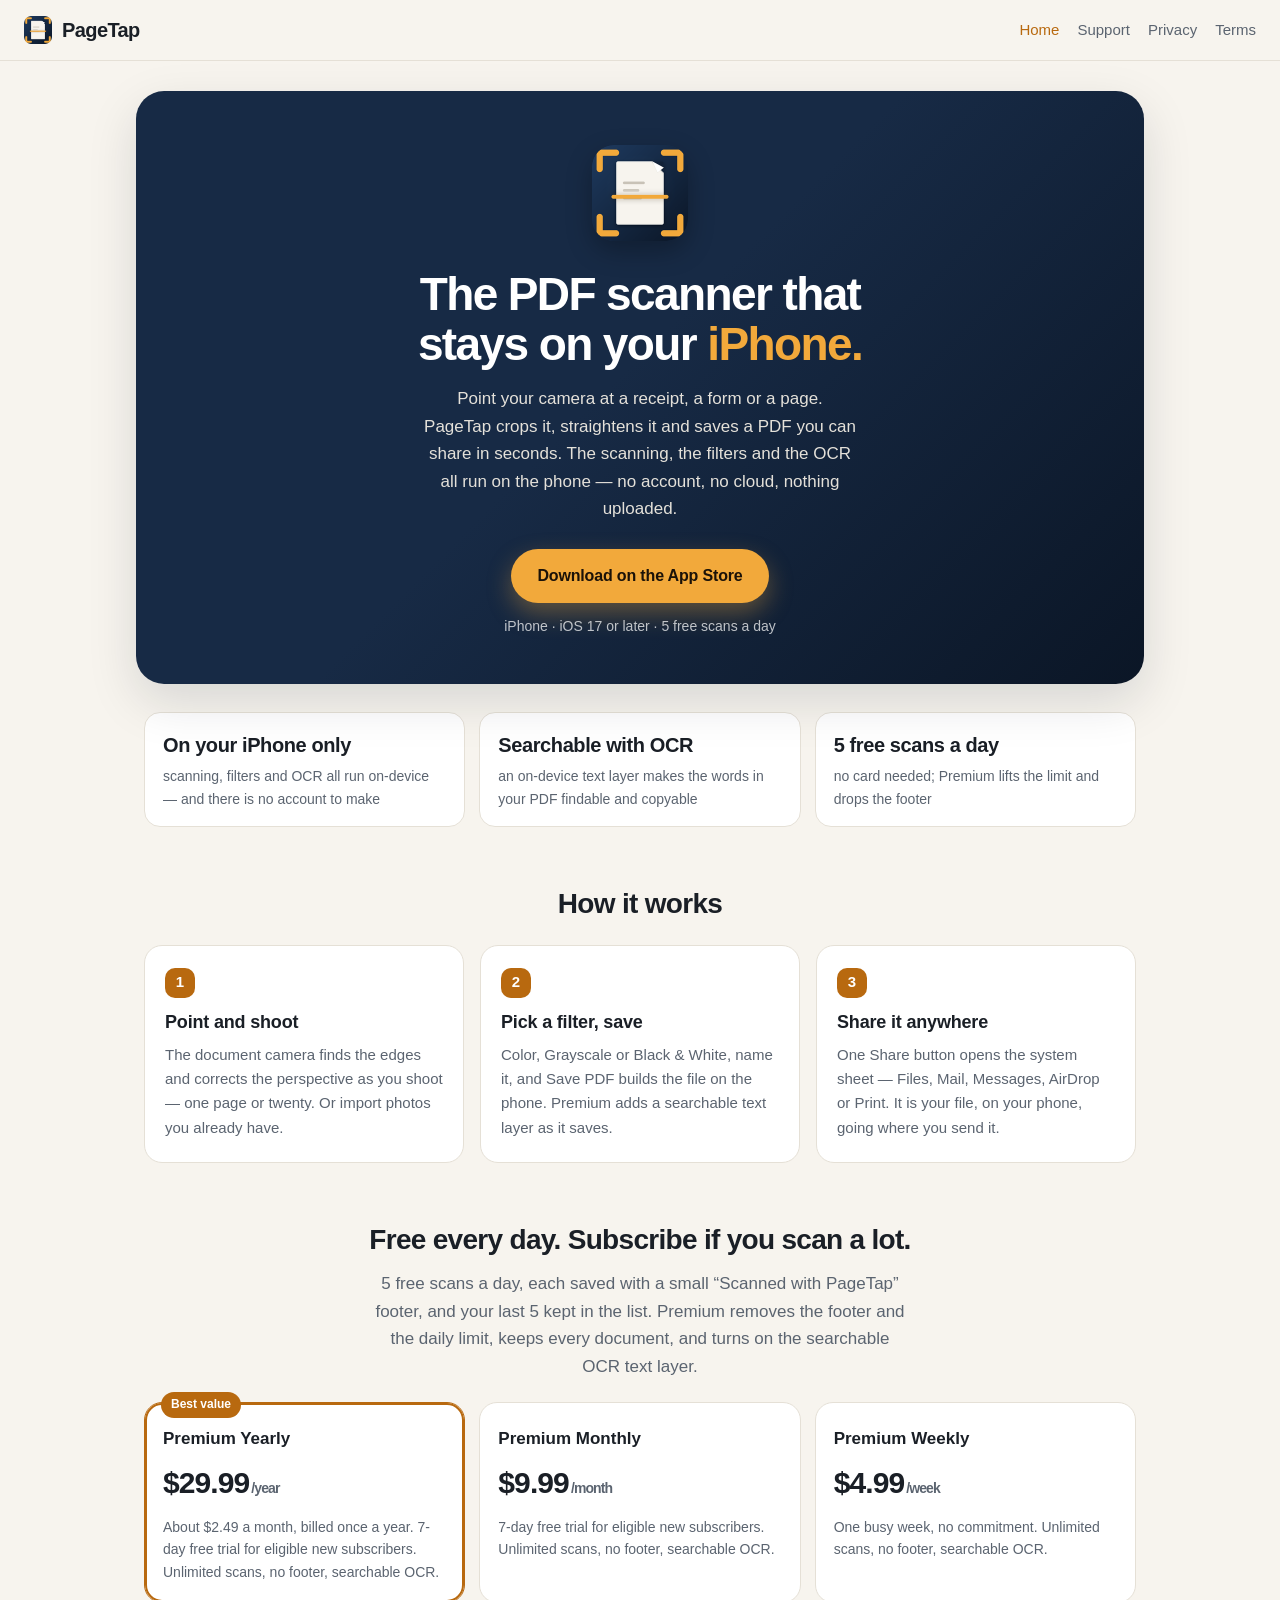
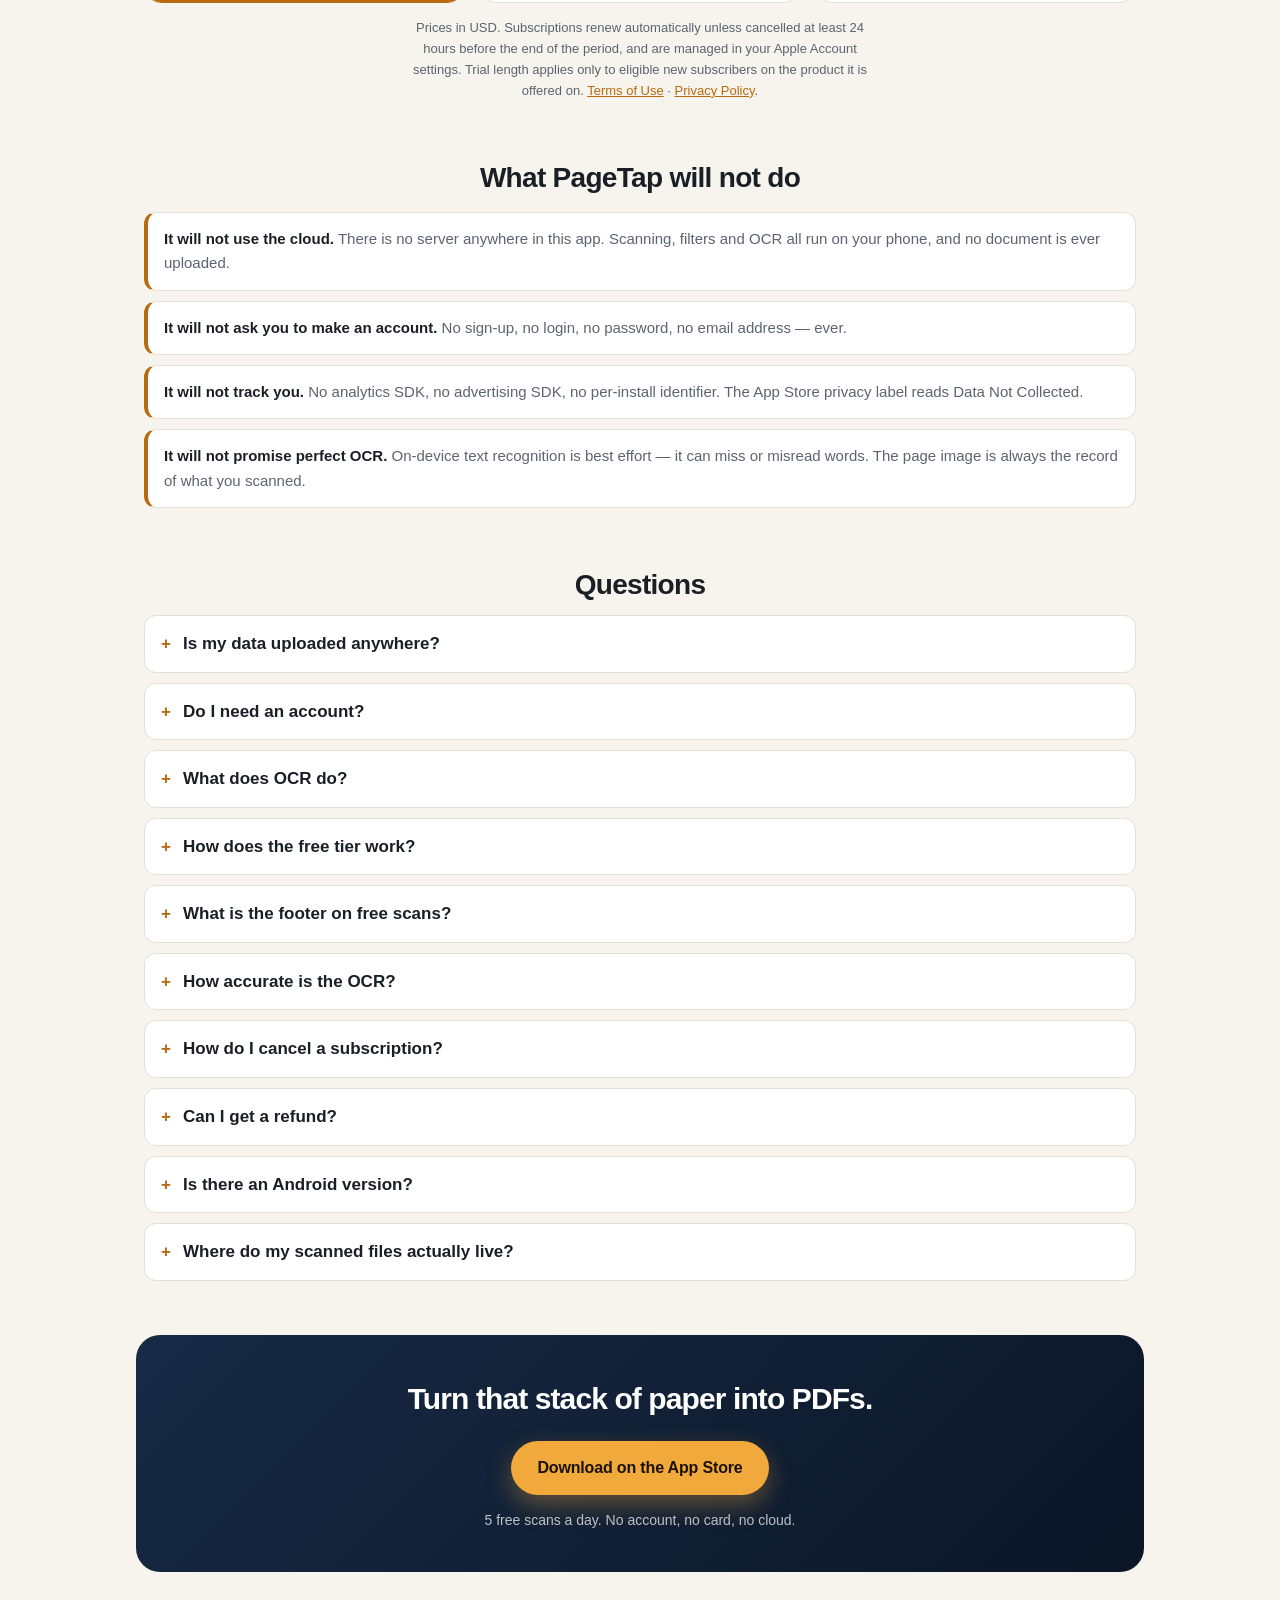
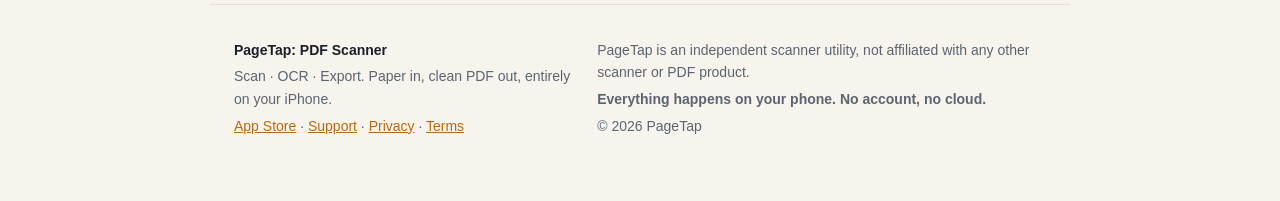
==== commit b2a322b1: "App Store button and Smart App Banner: PageTap is live Co-Authored-By: Claude Opus 5.5 <noreply@anth" ====
--- a/index.html
+++ b/index.html
@@ -5,9 +5,8 @@
 <meta name="viewport" content="width=device-width, initial-scale=1">
 <title>PageTap: PDF Scanner for iPhone</title>
 <meta name="description" content="PageTap is a PDF scanner for iPhone: scan a document, receipt or form to a clean, shareable PDF with on-device filters and optional OCR. No account, no cloud. 5 free scans a day.">
-<!-- Smart App Banner. Uncomment and fill app-id the day the App Store record
-     exists; a banner pointing at a non-existent id renders as a dead bar.
-<meta name="apple-itunes-app" content="app-id=APP_ID"> -->
+<!-- Smart App Banner: Safari on iPhone shows an Open/View bar for the live app. -->
+<meta name="apple-itunes-app" content="app-id=6814927295">
 <link rel="canonical" href="https://www.pagetapapp.com/">
 <link rel="stylesheet" href="style.css">
 <link rel="icon" href="img/icon.png">
@@ -37,7 +36,7 @@
   scanning, the filters and the OCR all run on the phone — no account, no
   cloud, nothing uploaded.</p>
   <p class="cta">
-    <span class="btn btn-soon" aria-disabled="true">Coming soon to the App Store</span>
+    <a class="btn" href="https://apps.apple.com/us/app/pagetap-pdf-scanner/id6814927295">Download on the App Store</a>
     <span class="cta-note">iPhone · iOS 17 or later · 5 free scans a day</span>
   </p>
 </section>
@@ -197,7 +196,7 @@
 
 <section class="cta-band">
   <h2>Turn that stack of paper into PDFs.</h2>
-  <p><span class="btn btn-soon" aria-disabled="true">Coming soon to the App Store</span></p>
+  <p><a class="btn" href="https://apps.apple.com/us/app/pagetap-pdf-scanner/id6814927295">Download on the App Store</a></p>
   <p class="cta-note">5 free scans a day. No account, no card, no cloud.</p>
 </section>
 
@@ -207,7 +206,7 @@
     <div>
       <p class="wordmark-foot">PageTap: PDF Scanner</p>
       <p>Scan · OCR · Export. Paper in, clean PDF out, entirely on your iPhone.</p>
-      <p>App Store (coming soon) · <a href="support.html">Support</a> · <a href="privacy.html">Privacy</a> · <a href="terms.html">Terms</a></p>
+      <p><a href="https://apps.apple.com/us/app/pagetap-pdf-scanner/id6814927295">App Store</a> · <a href="support.html">Support</a> · <a href="privacy.html">Privacy</a> · <a href="terms.html">Terms</a></p>
     </div>
     <div>
       <p>PageTap is an independent scanner utility, not affiliated with any other scanner or PDF product.</p>
